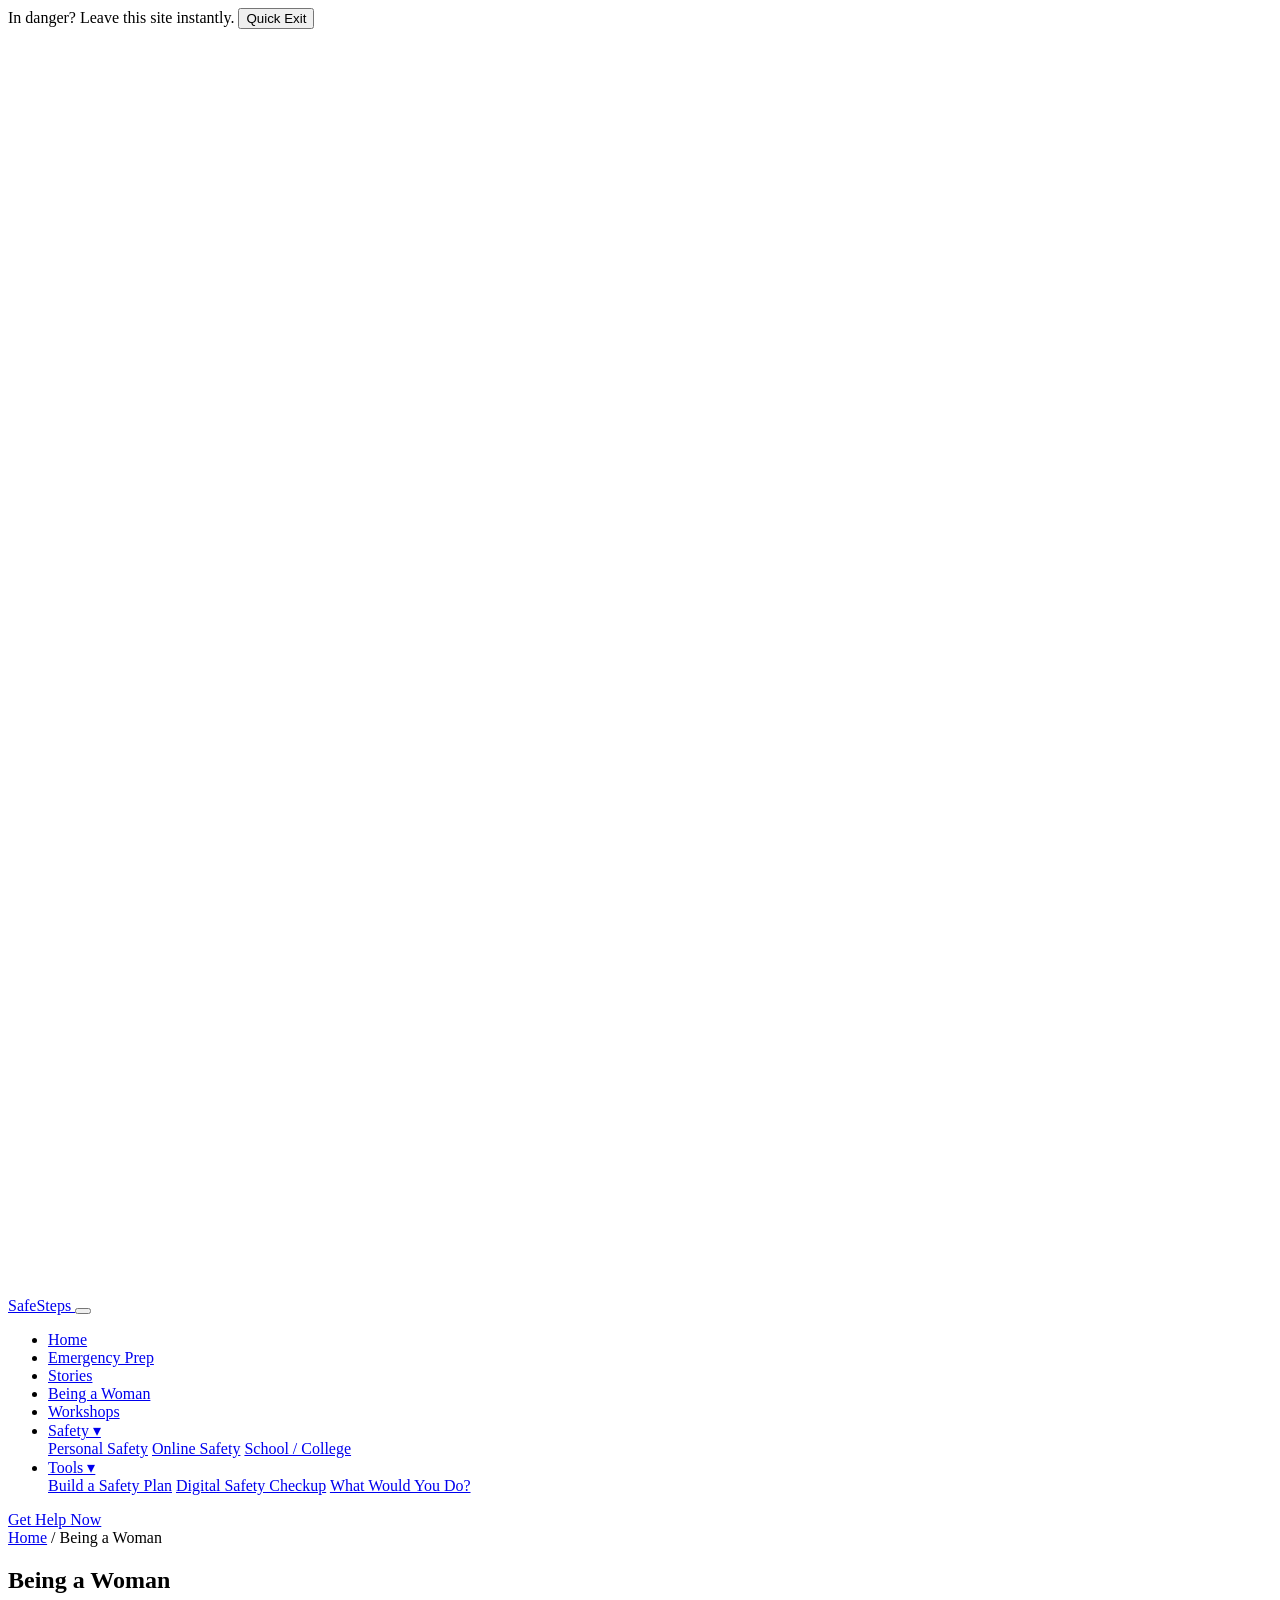
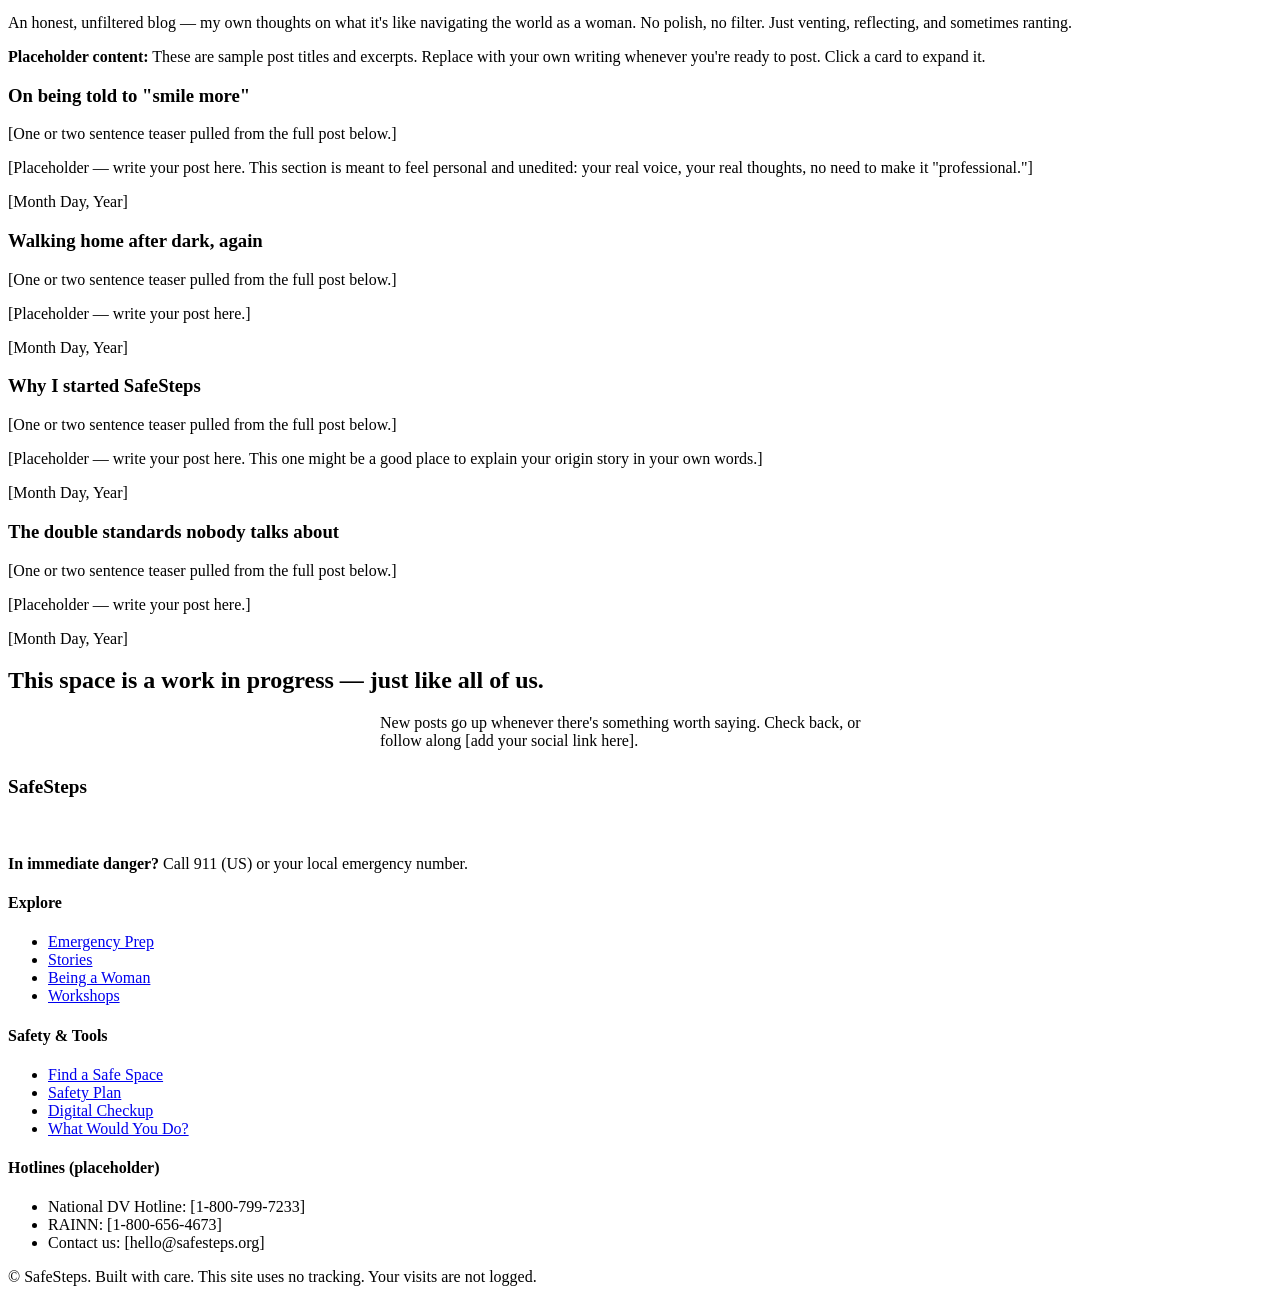
==== blog.html @ d22e5aea "Create blog.html" ====
<!DOCTYPE html>
<html lang="en">
<head>
<meta charset="UTF-8" />
<meta name="viewport" content="width=device-width, initial-scale=1.0" />
<title>Being a Woman — SafeSteps</title>
<meta name="description" content="Personal, unfiltered reflections on what it means to be a woman today." />
<link rel="preconnect" href="https://fonts.googleapis.com">
<link href="https://fonts.googleapis.com/css2?family=Bricolage+Grotesque:wght@500;600;700;800&family=Manrope:wght@400;500;600;700;800&display=swap" rel="stylesheet">
<link rel="stylesheet" href="assets/css/style.css" />
</head>
<body>

<div class="quick-exit-bar">
  In danger? Leave this site instantly. <button id="quickExitBtn" class="js-quick-exit" type="button">Quick Exit</button>
</div>

<header class="site-header">
  <nav class="nav-wrap">
    <a href="index.html" class="brand">
      <span class="brand-mark"><svg viewBox="0 0 24 24" fill="none" xmlns="http://www.w3.org/2000/svg"><path d="M12 2L4 5.5V11c0 5.2 3.4 9.8 8 11 4.6-1.2 8-5.8 8-11V5.5L12 2z" fill="white" opacity="0.95"/></svg></span>
      SafeSteps
    </a>
    <button class="nav-toggle" aria-label="Toggle menu"><span></span><span></span><span></span></button>
    <ul class="nav-links">
      <li><a href="index.html" class="nav-link">Home</a></li>
      <li><a href="emergency-preparedness.html" class="nav-link">Emergency Prep</a></li>
      <li><a href="stories.html" class="nav-link">Stories</a></li>
      <li><a href="blog.html" class="nav-link">Being a Woman</a></li>
      <li><a href="workshops.html" class="nav-link">Workshops</a></li>
      <li class="has-dropdown">
        <a href="safety.html" class="nav-link">Safety ▾</a>
        <div class="dropdown">
          <a href="safety.html#personal">Personal Safety</a>
          <a href="safety.html#online">Online Safety</a>
          <a href="safety.html#school">School / College</a>
        </div>
      </li>
      <li class="has-dropdown">
        <a href="tools.html" class="nav-link">Tools ▾</a>
        <div class="dropdown">
          <a href="tools/safety-plan.html">Build a Safety Plan</a>
          <a href="tools/digital-safety-checkup.html">Digital Safety Checkup</a>
          <a href="tools/what-would-you-do.html">What Would You Do?</a>
        </div>
      </li>
    </ul>
    <div class="nav-cta"><a href="tools/safety-plan.html" class="btn btn-primary btn-sm">Get Help Now</a></div>
  </nav>
</header>

<section class="page-hero">
  <div class="container">
    <div class="breadcrumb"><a href="index.html">Home</a> / Being a Woman</div>
    <h1>Being a Woman</h1>
    <p>An honest, unfiltered blog — my own thoughts on what it's like navigating the world as a woman. No polish, no filter. Just venting, reflecting, and sometimes ranting.</p>
  </div>
</section>

<section>
  <div class="container">
    <div class="placeholder-note"><strong>Placeholder content:</strong> These are sample post titles and excerpts. Replace with your own writing whenever you're ready to post. Click a card to expand it.</div>

    <div class="story-grid">
      <div class="story-card tint-dark">
        <h3>On being told to "smile more"</h3>
        <p class="story-excerpt">[One or two sentence teaser pulled from the full post below.]</p>
        <p class="story-full">[Placeholder — write your post here. This section is meant to feel personal and unedited: your real voice, your real thoughts, no need to make it "professional."]</p>
        <div class="story-meta"><span>[Month Day, Year]</span><span class="read-toggle"></span></div>
      </div>
      <div class="story-card tint-rosy">
        <h3>Walking home after dark, again</h3>
        <p class="story-excerpt">[One or two sentence teaser pulled from the full post below.]</p>
        <p class="story-full">[Placeholder — write your post here.]</p>
        <div class="story-meta"><span>[Month Day, Year]</span><span class="read-toggle"></span></div>
      </div>
      <div class="story-card tint-moss">
        <h3>Why I started SafeSteps</h3>
        <p class="story-excerpt">[One or two sentence teaser pulled from the full post below.]</p>
        <p class="story-full">[Placeholder — write your post here. This one might be a good place to explain your origin story in your own words.]</p>
        <div class="story-meta"><span>[Month Day, Year]</span><span class="read-toggle"></span></div>
      </div>
      <div class="story-card tint-beige">
        <h3>The double standards nobody talks about</h3>
        <p class="story-excerpt">[One or two sentence teaser pulled from the full post below.]</p>
        <p class="story-full">[Placeholder — write your post here.]</p>
        <div class="story-meta"><span>[Month Day, Year]</span><span class="read-toggle"></span></div>
      </div>
    </div>
  </div>
</section>

<section class="section-alt text-center">
  <div class="container">
    <h2>This space is a work in progress — just like all of us.</h2>
    <p style="max-width:520px; margin:0 auto;">New posts go up whenever there's something worth saying. Check back, or follow along [add your social link here].</p>
  </div>
</section>

<footer class="site-footer">
  <div class="container">
    <div class="footer-grid">
      <div>
        <h4 style="font-family: var(--font-display); font-size:1.2rem;">SafeSteps</h4>
        <p style="color:rgba(255,255,255,0.7); font-size:0.9rem;">A student-founded nonprofit for women's safety, solidarity, and support.</p>
        <div class="hotline-box"><strong>In immediate danger?</strong> Call 911 (US) or your local emergency number.</div>
      </div>
      <div>
        <h4>Explore</h4>
        <ul>
          <li><a href="emergency-preparedness.html">Emergency Prep</a></li>
          <li><a href="stories.html">Stories</a></li>
          <li><a href="blog.html">Being a Woman</a></li>
          <li><a href="workshops.html">Workshops</a></li>
        </ul>
      </div>
      <div>
        <h4>Safety &amp; Tools</h4>
        <ul>
          <li><a href="safety.html">Find a Safe Space</a></li>
          <li><a href="tools/safety-plan.html">Safety Plan</a></li>
          <li><a href="tools/digital-safety-checkup.html">Digital Checkup</a></li>
          <li><a href="tools/what-would-you-do.html">What Would You Do?</a></li>
        </ul>
      </div>
      <div>
        <h4>Hotlines (placeholder)</h4>
        <ul>
          <li>National DV Hotline: [1-800-799-7233]</li>
          <li>RAINN: [1-800-656-4673]</li>
          <li>Contact us: [hello@safesteps.org]</li>
        </ul>
      </div>
    </div>
    <div class="footer-bottom">
      <span>© <span class="js-year"></span> SafeSteps. Built with care.</span>
      <span>This site uses no tracking. Your visits are not logged.</span>
    </div>
  </div>
</footer>

<script src="assets/js/main.js"></script>
</body>
</html>
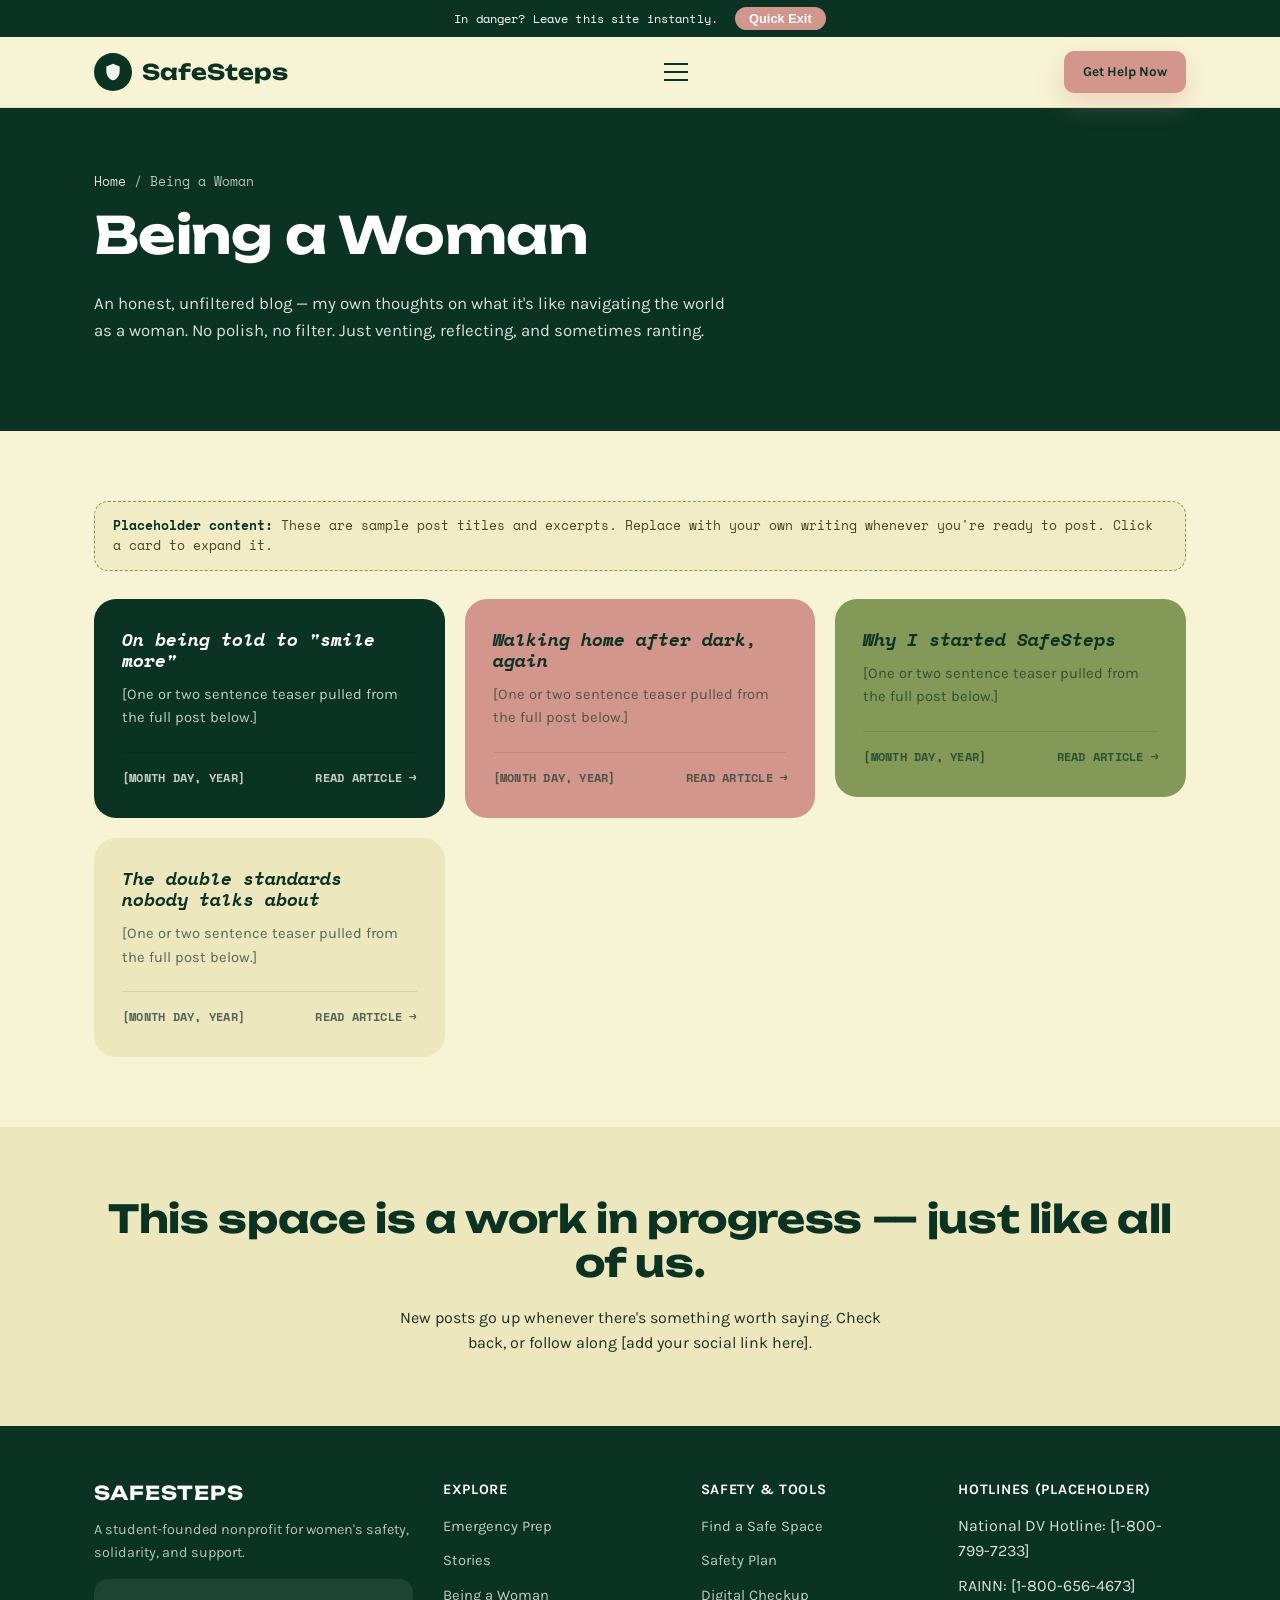
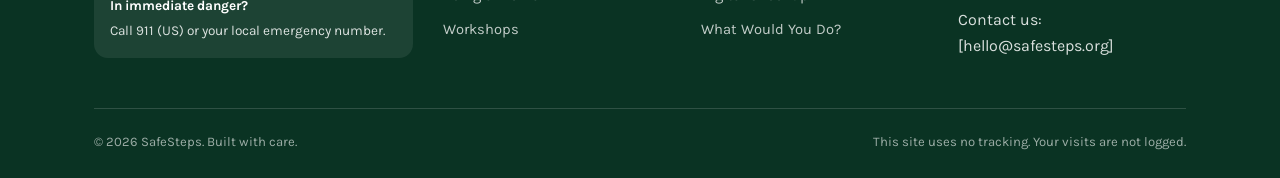
==== commit 79a9f089: "Add files via upload" ====
--- a/blog.html
+++ b/blog.html
@@ -6,7 +6,7 @@
 <title>Being a Woman — SafeSteps</title>
 <meta name="description" content="Personal, unfiltered reflections on what it means to be a woman today." />
 <link rel="preconnect" href="https://fonts.googleapis.com">
-<link href="https://fonts.googleapis.com/css2?family=Bricolage+Grotesque:wght@500;600;700;800&family=Manrope:wght@400;500;600;700;800&display=swap" rel="stylesheet">
+<link href="https://fonts.googleapis.com/css2?family=Unbounded:wght@500;600;700;800&family=Karla:wght@400;500;600;700;800&family=Space+Mono:ital,wght@0,400;0,700;1,400;1,700&display=swap" rel="stylesheet">
 <link rel="stylesheet" href="assets/css/style.css" />
 </head>
 <body>
--- a/assets/css/style.css
+++ b/assets/css/style.css
@@ -0,0 +1,748 @@
+/* ==========================================================================
+   SafeSteps — shared design system
+   ========================================================================== */
+
+:root {
+  --color-plum: #105666;      /* midnight green — primary brand */
+  --color-plum-dark: #0a3323; /* dark green — deepest accent */
+  --color-plum-light: #1c7186;
+  --color-teal: #839958;      /* moss green — secondary accent */
+  --color-teal-dark: #647540;
+  --color-teal-light: #a3b877;
+  --color-coral: #d3968c;     /* rosy brown — warm accent */
+  --color-coral-dark: #b97567;
+  --color-cream: #f7f4d5;     /* beige — background */
+  --color-cream-dark: #ede7bd;
+  --color-ink: #1f2e26;
+  --color-ink-soft: #56655c;
+  --color-white: #ffffff;
+  --color-border: #e2dbb2;
+  --shadow-soft: 0 12px 32px rgba(10, 51, 35, 0.12);
+  --shadow-lift: 0 18px 40px rgba(10, 51, 35, 0.18);
+  --radius-md: 14px;
+  --radius-lg: 24px;
+  --font-display: "Unbounded", -apple-system, BlinkMacSystemFont, "Segoe UI", sans-serif;
+  --font-body: "Karla", -apple-system, BlinkMacSystemFont, "Segoe UI", sans-serif;
+  --font-mono: "Space Mono", "Courier New", monospace;
+  --container: 1140px;
+  --ease: cubic-bezier(0.16, 1, 0.3, 1);
+}
+
+@media (prefers-reduced-motion: reduce) {
+  *, *::before, *::after { animation-duration: 0.01ms !important; transition-duration: 0.01ms !important; }
+}
+
+* {
+  box-sizing: border-box;
+}
+
+html {
+  scroll-behavior: smooth;
+}
+
+body {
+  margin: 0;
+  font-family: var(--font-body);
+  color: var(--color-ink);
+  background: var(--color-cream);
+  line-height: 1.6;
+  -webkit-font-smoothing: antialiased;
+}
+
+h1, h2, h3, h4 {
+  font-family: var(--font-display);
+  font-weight: 700;
+  line-height: 1.15;
+  letter-spacing: -0.01em;
+  margin: 0 0 0.5em;
+  color: var(--color-plum-dark);
+}
+
+h1 { font-size: clamp(2.2rem, 4vw, 3.4rem); }
+h2 { font-size: clamp(1.7rem, 3vw, 2.4rem); }
+h3 { font-size: 1.35rem; }
+
+p { margin: 0 0 1em; }
+
+a { color: var(--color-teal-dark); }
+
+.container {
+  max-width: var(--container);
+  margin: 0 auto;
+  padding: 0 24px;
+}
+
+img { max-width: 100%; display: block; }
+
+/* ---------- Buttons ---------- */
+.btn {
+  position: relative;
+  display: inline-flex;
+  align-items: center;
+  gap: 8px;
+  padding: 13px 26px;
+  border-radius: 10px;
+  font-family: var(--font-body);
+  font-weight: 700;
+  font-size: 0.95rem;
+  text-decoration: none;
+  border: 1.5px solid transparent;
+  cursor: pointer;
+  overflow: hidden;
+  transition: transform 0.35s var(--ease), box-shadow 0.35s var(--ease), background 0.25s ease, color 0.25s ease, border-color 0.25s ease;
+}
+.btn:hover { transform: translateY(-2px) scale(1.015); }
+.btn:active { transform: translateY(0) scale(0.98); }
+
+.btn-primary {
+  background: var(--color-coral);
+  color: var(--color-plum-dark);
+  box-shadow: 0 10px 24px rgba(211, 150, 140, 0.35);
+}
+.btn-primary:hover { background: var(--color-coral-dark); color: var(--color-white); }
+
+.btn-secondary {
+  background: var(--color-white);
+  color: var(--color-plum);
+  border-color: var(--color-plum);
+}
+.btn-secondary:hover { background: var(--color-plum); color: var(--color-white); }
+
+.btn-ghost {
+  background: transparent;
+  color: var(--color-white);
+  border-color: rgba(255,255,255,0.6);
+}
+.btn-ghost:hover { background: rgba(255,255,255,0.15); }
+
+.btn-teal {
+  background: var(--color-teal);
+  color: var(--color-white);
+  box-shadow: 0 10px 24px rgba(31, 122, 108, 0.3);
+}
+.btn-teal:hover { background: var(--color-teal-dark); color: var(--color-white); }
+
+.btn-block { width: 100%; justify-content: center; }
+.btn-sm { padding: 9px 18px; font-size: 0.85rem; }
+
+/* ---------- Quick Exit ---------- */
+.quick-exit-bar {
+  background: var(--color-plum-dark);
+  color: var(--color-white);
+  font-family: var(--font-mono);
+  font-size: 0.78rem;
+  letter-spacing: 0.01em;
+  text-align: center;
+  padding: 7px 16px;
+}
+.quick-exit-bar a,
+#quickExitBtn {
+  color: var(--color-white);
+}
+#quickExitBtn {
+  background: var(--color-coral);
+  border: none;
+  color: white;
+  font-weight: 700;
+  padding: 4px 14px;
+  border-radius: 999px;
+  margin-left: 10px;
+  cursor: pointer;
+  font-size: 0.8rem;
+}
+
+/* ---------- Header / Nav ---------- */
+.site-header {
+  position: sticky;
+  top: 0;
+  z-index: 50;
+  background: var(--color-cream);
+  border-bottom: 1px solid var(--color-border);
+}
+.nav-wrap {
+  display: flex;
+  align-items: center;
+  justify-content: space-between;
+  padding: 14px 24px;
+  max-width: var(--container);
+  margin: 0 auto;
+}
+.brand {
+  display: flex;
+  align-items: center;
+  gap: 10px;
+  text-decoration: none;
+  font-family: var(--font-display);
+  font-weight: 700;
+  font-size: 1.35rem;
+  color: var(--color-plum-dark);
+}
+.brand-mark {
+  width: 38px;
+  height: 38px;
+  border-radius: 50%;
+  background: var(--color-plum-dark);
+  display: flex;
+  align-items: center;
+  justify-content: center;
+  flex-shrink: 0;
+}
+.brand-mark svg { width: 20px; height: 20px; }
+
+/* Full-screen overlay nav — hamburger only, at every width (Noho-style minimal chrome) */
+.nav-toggle {
+  display: flex;
+  flex-direction: column;
+  justify-content: center;
+  align-items: center;
+  width: 40px;
+  height: 40px;
+  background: none;
+  border: none;
+  cursor: pointer;
+  position: relative;
+  z-index: 70;
+}
+.nav-toggle span {
+  display: block;
+  width: 24px;
+  height: 2px;
+  background: var(--color-plum-dark);
+  margin: 3px 0;
+  transition: transform 0.35s var(--ease), opacity 0.2s ease;
+}
+.nav-toggle.active span:nth-child(1) { transform: translateY(5px) rotate(45deg); }
+.nav-toggle.active span:nth-child(2) { opacity: 0; }
+.nav-toggle.active span:nth-child(3) { transform: translateY(-5px) rotate(-45deg); }
+
+.nav-links {
+  position: fixed;
+  inset: 0;
+  z-index: 60;
+  background: var(--color-plum-dark);
+  list-style: none;
+  margin: 0;
+  padding: 90px 10vw 60px;
+  display: flex;
+  flex-direction: column;
+  justify-content: center;
+  gap: 4px;
+  overflow-y: auto;
+  opacity: 0;
+  visibility: hidden;
+  transform: translateY(-14px);
+  transition: opacity 0.4s var(--ease), transform 0.4s var(--ease), visibility 0.4s;
+}
+.nav-links.open { opacity: 1; visibility: visible; transform: translateY(0); }
+
+.nav-links > li {
+  position: relative;
+  opacity: 0;
+  transform: translateY(16px);
+  transition: opacity 0.4s var(--ease), transform 0.4s var(--ease);
+}
+.nav-links.open > li { opacity: 1; transform: translateY(0); }
+.nav-links.open > li:nth-child(1) { transition-delay: 0.05s; }
+.nav-links.open > li:nth-child(2) { transition-delay: 0.1s; }
+.nav-links.open > li:nth-child(3) { transition-delay: 0.15s; }
+.nav-links.open > li:nth-child(4) { transition-delay: 0.2s; }
+.nav-links.open > li:nth-child(5) { transition-delay: 0.25s; }
+.nav-links.open > li:nth-child(6) { transition-delay: 0.3s; }
+.nav-links.open > li:nth-child(7) { transition-delay: 0.35s; }
+
+.nav-links a.nav-link {
+  display: inline-block;
+  padding: 8px 0;
+  text-decoration: none;
+  color: var(--color-cream);
+  font-family: var(--font-display);
+  font-weight: 700;
+  font-size: clamp(1.5rem, 3.6vw, 2.4rem);
+  border-radius: 0;
+  white-space: nowrap;
+  background: none !important;
+}
+.nav-links a.nav-link::after {
+  content: "";
+  position: absolute;
+  left: 0;
+  bottom: 4px;
+  width: 100%;
+  height: 3px;
+  background: var(--color-coral);
+  transform: scaleX(0);
+  transform-origin: left;
+  transition: transform 0.4s var(--ease);
+}
+.nav-links a.nav-link:hover,
+.nav-links a.nav-link.active { color: var(--color-coral); }
+.nav-links a.nav-link:hover::after,
+.nav-links a.nav-link.active::after { transform: scaleX(1); }
+
+.has-dropdown .dropdown {
+  display: none;
+  position: static;
+  background: none;
+  border: none;
+  box-shadow: none;
+  padding: 2px 0 10px 4px;
+  min-width: unset;
+}
+.has-dropdown.open .dropdown { display: block; }
+.dropdown a {
+  display: block;
+  padding: 7px 0;
+  border-radius: 0;
+  text-decoration: none;
+  color: rgba(247, 244, 213, 0.7);
+  font-family: var(--font-body);
+  font-size: 1rem;
+  font-weight: 600;
+}
+.dropdown a:hover { color: var(--color-cream); background: none; }
+
+.nav-cta { display: flex; align-items: center; gap: 10px; }
+
+/* ---------- Hero (split layout, Noho-inspired) ---------- */
+.hero-split {
+  display: grid;
+  grid-template-columns: 1fr 1fr;
+  min-height: 640px;
+  background: var(--color-cream);
+}
+.hero-copy {
+  display: flex;
+  flex-direction: column;
+  justify-content: center;
+  padding: 60px 56px;
+}
+.hero-eyebrow {
+  display: inline-block;
+  align-self: flex-start;
+  background: var(--color-white);
+  border: 1.5px solid var(--color-plum-dark);
+  color: var(--color-plum-dark);
+  padding: 6px 16px;
+  border-radius: 999px;
+  font-family: var(--font-mono);
+  font-size: 0.74rem;
+  font-weight: 700;
+  letter-spacing: 0.03em;
+  text-transform: uppercase;
+  margin-bottom: 22px;
+}
+.hero-copy h1 {
+  font-size: clamp(2.4rem, 4.4vw, 3.7rem);
+  line-height: 1.06;
+  letter-spacing: -0.02em;
+  max-width: 560px;
+}
+.hero-copy p.lead {
+  font-size: 1.1rem;
+  max-width: 480px;
+  color: var(--color-ink-soft);
+}
+.hero-actions { display: flex; gap: 14px; flex-wrap: wrap; margin-top: 28px; }
+.hero-caption {
+  margin-top: 30px;
+  font-family: var(--font-mono);
+  font-style: italic;
+  font-size: 1rem;
+  font-weight: 400;
+  color: var(--color-coral-dark);
+}
+
+.hero-collage {
+  display: grid;
+  grid-template-columns: 1fr 1fr;
+  grid-template-rows: repeat(3, 1fr);
+  gap: 12px;
+  padding: 24px;
+  background: var(--color-cream-dark);
+  perspective: 1400px;
+}
+.hero-collage .cell { position: relative; cursor: pointer; }
+.hero-collage .cell-1 { grid-column: 1; grid-row: 1 / span 2; }
+.hero-collage .cell-2 { grid-column: 2; grid-row: 1; }
+.hero-collage .cell-3 { grid-column: 2; grid-row: 2 / span 2; }
+.hero-collage .cell-4 { grid-column: 1; grid-row: 3; }
+
+.cell-inner {
+  position: relative;
+  width: 100%;
+  height: 100%;
+  transform-style: preserve-3d;
+  transition: transform 0.7s var(--ease);
+}
+.cell:hover .cell-inner, .cell:focus-within .cell-inner { transform: rotateY(180deg); }
+
+.cell-face {
+  position: absolute;
+  inset: 0;
+  backface-visibility: hidden;
+  border-radius: 16px;
+  display: flex;
+  align-items: flex-end;
+  padding: 16px;
+  font-weight: 700;
+  font-size: 0.85rem;
+  color: var(--color-white);
+}
+.cell-face.back {
+  transform: rotateY(180deg);
+  align-items: center;
+  justify-content: center;
+  text-align: center;
+  font-size: 0.82rem;
+  font-weight: 600;
+  padding: 20px;
+}
+.cell-1 .front { background: var(--color-plum-dark); }
+.cell-1 .back { background: var(--color-plum); }
+.cell-2 .front { background: var(--color-coral); color: var(--color-plum-dark); }
+.cell-2 .back { background: var(--color-plum-dark); }
+.cell-3 .front { background: var(--color-teal); color: var(--color-plum-dark); }
+.cell-3 .back { background: var(--color-plum-dark); }
+.cell-4 .front { background: var(--color-plum); }
+.cell-4 .back { background: var(--color-coral); color: var(--color-plum-dark); }
+
+@media (max-width: 880px) {
+  .hero-split { grid-template-columns: 1fr; min-height: unset; }
+  .hero-copy { padding: 50px 24px 30px; }
+  .hero-collage { grid-template-rows: repeat(3, 130px); padding: 16px 24px 40px; }
+}
+
+.page-hero {
+  background: var(--color-plum-dark);
+  color: var(--color-white);
+  padding: 64px 0 70px;
+}
+.page-hero h1 { color: var(--color-white); }
+.page-hero p { color: rgba(255,255,255,0.85); max-width: 640px; font-size: 1.05rem; }
+.breadcrumb { font-family: var(--font-mono); font-size: 0.8rem; color: rgba(255,255,255,0.7); margin-bottom: 14px; }
+.breadcrumb a { color: rgba(255,255,255,0.85); text-decoration: none; }
+
+/* ---------- Sections ---------- */
+section { padding: 70px 0; }
+.section-alt { background: var(--color-cream-dark); }
+.section-plum { background: var(--color-plum-dark); color: var(--color-white); }
+.section-plum h2, .section-plum h3 { color: var(--color-white); }
+
+.section-head { max-width: 640px; margin: 0 auto 44px; text-align: center; }
+.section-head .kicker {
+  display: inline-block;
+  color: var(--color-coral-dark);
+  font-weight: 700;
+  letter-spacing: 0.06em;
+  text-transform: uppercase;
+  font-size: 0.8rem;
+  margin-bottom: 10px;
+}
+
+/* ---------- Grids / Cards ---------- */
+.grid {
+  display: grid;
+  gap: 26px;
+}
+.grid-2 { grid-template-columns: repeat(2, 1fr); }
+.grid-3 { grid-template-columns: repeat(3, 1fr); }
+.grid-4 { grid-template-columns: repeat(4, 1fr); }
+
+@media (max-width: 880px) {
+  .grid-2, .grid-3, .grid-4 { grid-template-columns: 1fr; }
+}
+@media (min-width: 881px) and (max-width: 1080px) {
+  .grid-3, .grid-4 { grid-template-columns: repeat(2, 1fr); }
+}
+
+.card {
+  background: var(--color-white);
+  border-radius: var(--radius-lg);
+  padding: 30px;
+  box-shadow: var(--shadow-soft);
+  border: 1px solid var(--color-border);
+}
+.card-icon {
+  width: 50px;
+  height: 50px;
+  border-radius: 14px;
+  display: flex;
+  align-items: center;
+  justify-content: center;
+  margin-bottom: 18px;
+  background: var(--color-cream-dark);
+  color: var(--color-plum);
+  font-size: 1.4rem;
+}
+.card a.card-link {
+  font-weight: 700;
+  text-decoration: none;
+  color: var(--color-teal-dark);
+}
+.card a.card-link::after { content: " →"; }
+
+/* placeholder image blocks */
+.ph-image {
+  border-radius: var(--radius-md);
+  background: var(--color-plum);
+  color: rgba(255,255,255,0.92);
+  display: flex;
+  align-items: center;
+  justify-content: center;
+  text-align: center;
+  font-size: 0.85rem;
+  font-weight: 600;
+  padding: 16px;
+  min-height: 160px;
+}
+.ph-image.small { min-height: 110px; font-size: 0.75rem; }
+.ph-image.wide { min-height: 260px; }
+
+/* ---------- Stats ---------- */
+.stats-row {
+  display: grid;
+  grid-template-columns: repeat(4, 1fr);
+  gap: 24px;
+  text-align: center;
+}
+@media (max-width: 720px) { .stats-row { grid-template-columns: repeat(2, 1fr); } }
+.stat-num {
+  font-family: var(--font-display);
+  font-size: 2.4rem;
+  font-weight: 700;
+  color: var(--color-coral);
+}
+.stat-label { font-family: var(--font-mono); font-size: 0.82rem; color: rgba(255,255,255,0.75); }
+
+/* ---------- Placeholder note ---------- */
+.placeholder-note {
+  background: #f1ecc6;
+  border: 1px dashed var(--color-teal);
+  color: #4a4420;
+  border-radius: var(--radius-md);
+  padding: 14px 18px;
+  font-family: var(--font-mono);
+  font-size: 0.82rem;
+  line-height: 1.5;
+  margin: 0 0 28px;
+}
+.placeholder-note strong { color: var(--color-plum-dark); }
+
+/* ---------- Tabs ---------- */
+.tabs { display: flex; gap: 10px; flex-wrap: wrap; margin-bottom: 34px; }
+.tab-btn {
+  background: var(--color-white);
+  border: 2px solid var(--color-border);
+  padding: 10px 20px;
+  border-radius: 999px;
+  font-weight: 700;
+  cursor: pointer;
+  font-family: var(--font-body);
+  font-size: 0.9rem;
+  color: var(--color-ink-soft);
+}
+.tab-btn.active { background: var(--color-plum); border-color: var(--color-plum); color: var(--color-white); }
+.tab-panel { display: none; }
+.tab-panel.active { display: block; }
+
+/* ---------- Forms ---------- */
+label { font-weight: 600; display: block; margin-bottom: 6px; font-size: 0.92rem; }
+input[type="text"], input[type="email"], input[type="tel"], input[type="date"], textarea, select {
+  width: 100%;
+  padding: 12px 14px;
+  border: 1.5px solid var(--color-border);
+  border-radius: 10px;
+  font-family: var(--font-body);
+  font-size: 0.95rem;
+  background: var(--color-white);
+  margin-bottom: 18px;
+}
+textarea { min-height: 100px; resize: vertical; }
+.field-hint { font-size: 0.8rem; color: var(--color-ink-soft); margin-top: -12px; margin-bottom: 18px; }
+
+.checklist-item {
+  display: flex;
+  align-items: flex-start;
+  gap: 12px;
+  padding: 14px 16px;
+  border: 1.5px solid var(--color-border);
+  border-radius: var(--radius-md);
+  margin-bottom: 12px;
+  background: var(--color-white);
+}
+.checklist-item input[type="checkbox"] {
+  margin-top: 4px;
+  width: 19px;
+  height: 19px;
+  accent-color: var(--color-teal);
+  flex-shrink: 0;
+}
+.checklist-item.checked { background: #eef2e2; border-color: var(--color-teal-light); }
+.checklist-item .cl-text strong { display: block; margin-bottom: 3px; }
+.checklist-item .cl-text span { font-size: 0.85rem; color: var(--color-ink-soft); }
+
+.progress-track {
+  background: var(--color-border);
+  border-radius: 999px;
+  height: 14px;
+  overflow: hidden;
+  margin-bottom: 8px;
+}
+.progress-fill {
+  height: 100%;
+  background: var(--color-teal);
+  width: 0%;
+  transition: width 0.3s ease;
+}
+
+/* ---------- Story cards (blog / stories, Noho-inspired) ---------- */
+.story-grid {
+  display: grid;
+  grid-template-columns: repeat(3, 1fr);
+  gap: 20px;
+  align-items: start;
+}
+@media (max-width: 900px) { .story-grid { grid-template-columns: 1fr; } }
+
+.story-card {
+  border-radius: 22px;
+  padding: 30px 28px;
+  cursor: pointer;
+  transition: transform 0.15s ease;
+  display: flex;
+  flex-direction: column;
+}
+.story-card:hover { transform: translateY(-4px); }
+.story-card h3 {
+  margin-bottom: 12px;
+  font-family: var(--font-mono);
+  font-style: italic;
+  font-weight: 700;
+  font-size: 1.15rem;
+  letter-spacing: 0;
+}
+.story-card .story-excerpt { font-size: 0.92rem; margin-bottom: 0; }
+.story-card .story-full {
+  display: none;
+  font-size: 0.92rem;
+  margin-top: 14px;
+  padding-top: 14px;
+  border-top: 1px solid rgba(0,0,0,0.12);
+}
+.story-card.open .story-full { display: block; }
+.story-meta {
+  display: flex;
+  justify-content: space-between;
+  align-items: center;
+  margin-top: 22px;
+  padding-top: 16px;
+  border-top: 1px solid rgba(0,0,0,0.1);
+  font-family: var(--font-mono);
+  font-size: 0.74rem;
+  font-weight: 700;
+  text-transform: uppercase;
+  letter-spacing: 0.02em;
+}
+.story-card .read-toggle::after { content: "Read article →"; }
+.story-card.open .read-toggle::after { content: "Close ↑"; }
+
+.tint-dark { background: var(--color-plum-dark); color: var(--color-white); }
+.tint-dark .story-meta, .tint-dark .story-excerpt { color: rgba(255,255,255,0.75); }
+.tint-dark h3 { color: var(--color-white); }
+.tint-dark .story-full { border-top-color: rgba(255,255,255,0.2); }
+
+.tint-plum { background: var(--color-plum); color: var(--color-white); }
+.tint-plum .story-meta, .tint-plum .story-excerpt { color: rgba(255,255,255,0.75); }
+.tint-plum h3 { color: var(--color-white); }
+.tint-plum .story-full { border-top-color: rgba(255,255,255,0.2); }
+
+.tint-moss { background: var(--color-teal); color: var(--color-plum-dark); }
+.tint-moss .story-meta, .tint-moss .story-excerpt { color: rgba(10,51,35,0.7); }
+
+.tint-rosy { background: var(--color-coral); color: var(--color-plum-dark); }
+.tint-rosy .story-meta, .tint-rosy .story-excerpt { color: rgba(10,51,35,0.65); }
+
+.tint-beige { background: var(--color-cream-dark); color: var(--color-plum-dark); }
+.tint-beige .story-meta, .tint-beige .story-excerpt { color: var(--color-ink-soft); }
+
+/* ---------- Scenario tool ---------- */
+.scenario-card {
+  background: var(--color-white);
+  border-radius: var(--radius-lg);
+  box-shadow: var(--shadow-soft);
+  padding: 36px;
+  border: 1px solid var(--color-border);
+}
+.scenario-options { display: grid; gap: 12px; margin-top: 20px; }
+.scenario-option {
+  text-align: left;
+  padding: 15px 18px;
+  border-radius: var(--radius-md);
+  border: 1.5px solid var(--color-border);
+  background: var(--color-cream);
+  cursor: pointer;
+  font-family: var(--font-body);
+  font-size: 0.95rem;
+  font-weight: 600;
+}
+.scenario-option:hover { border-color: var(--color-teal); }
+.scenario-feedback {
+  margin-top: 22px;
+  padding: 18px 20px;
+  border-radius: var(--radius-md);
+  display: none;
+}
+.scenario-feedback.show { display: block; }
+.scenario-feedback.good { background: #eef2e2; border: 1px solid var(--color-teal-light); }
+.scenario-feedback.caution { background: #f6e6e1; border: 1px solid var(--color-coral); }
+
+/* ---------- Footer ---------- */
+.site-footer { background: var(--color-plum-dark); color: rgba(255,255,255,0.85); padding: 56px 0 26px; }
+.footer-grid { display: grid; grid-template-columns: 1.4fr 1fr 1fr 1fr; gap: 30px; margin-bottom: 40px; }
+@media (max-width: 780px) { .footer-grid { grid-template-columns: 1fr 1fr; } }
+.footer-grid h4 { color: var(--color-white); font-family: var(--font-body); font-size: 0.9rem; text-transform: uppercase; letter-spacing: 0.05em; margin-bottom: 14px; }
+.footer-grid ul { list-style: none; padding: 0; margin: 0; }
+.footer-grid li { margin-bottom: 9px; }
+.footer-grid a { color: rgba(255,255,255,0.75); text-decoration: none; font-size: 0.92rem; }
+.footer-grid a:hover { color: var(--color-white); }
+.footer-bottom { border-top: 1px solid rgba(255,255,255,0.15); padding-top: 22px; font-size: 0.82rem; color: rgba(255,255,255,0.6); display: flex; justify-content: space-between; flex-wrap: wrap; gap: 10px; }
+.hotline-box { background: rgba(255,255,255,0.08); border-radius: var(--radius-md); padding: 16px; font-size: 0.85rem; }
+.hotline-box strong { color: var(--color-white); display: block; margin-bottom: 4px; }
+
+.text-center { text-align: center; }
+.mt-0 { margin-top: 0; }
+.mb-0 { margin-bottom: 0; }
+
+/* ---------- Scroll reveal ---------- */
+.reveal {
+  opacity: 0;
+  transform: translateY(22px);
+  transition: opacity 0.7s var(--ease), transform 0.7s var(--ease);
+}
+.reveal.in-view { opacity: 1; transform: translateY(0); }
+
+/* ---------- Icons ---------- */
+.icon { width: 24px; height: 24px; stroke: currentColor; fill: none; stroke-width: 1.7; stroke-linecap: round; stroke-linejoin: round; display: block; }
+.tab-icon { width: 16px; height: 16px; stroke: currentColor; fill: none; stroke-width: 2; stroke-linecap: round; stroke-linejoin: round; display: inline-block; vertical-align: -3px; margin-right: 6px; }
+
+/* ---------- Link underline hover (card links, footer) ---------- */
+a.card-link {
+  position: relative;
+  display: inline-block;
+  transition: gap 0.25s var(--ease);
+}
+a.card-link::before {
+  content: "";
+  position: absolute;
+  left: 0;
+  bottom: -2px;
+  width: 100%;
+  height: 1.5px;
+  background: currentColor;
+  transform: scaleX(0);
+  transform-origin: left;
+  transition: transform 0.3s var(--ease);
+}
+a.card-link:hover::before { transform: scaleX(1); }
+a.card-link::after { transition: transform 0.25s var(--ease); display: inline-block; }
+a.card-link:hover::after { transform: translateX(4px); }
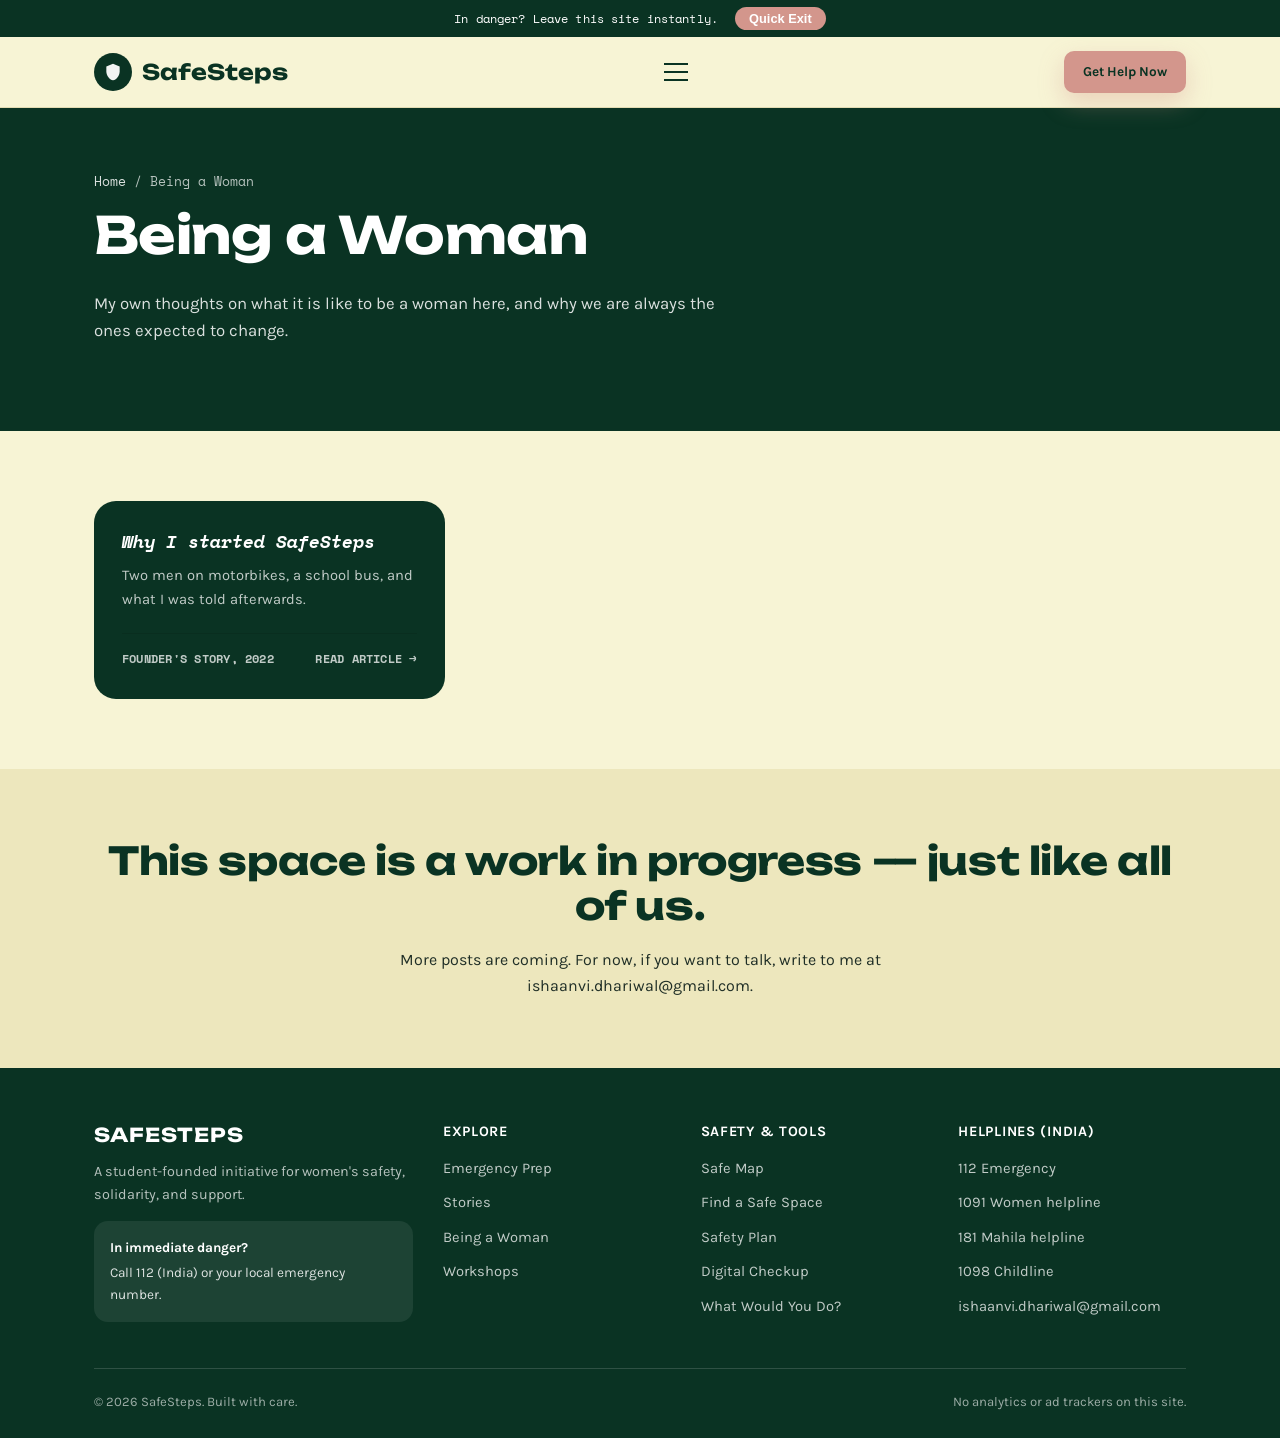
==== commit 65640f20: "Add files via upload" ====
--- a/blog.html
+++ b/blog.html
@@ -5,6 +5,12 @@
 <meta name="viewport" content="width=device-width, initial-scale=1.0" />
 <title>Being a Woman — SafeSteps</title>
 <meta name="description" content="Personal, unfiltered reflections on what it means to be a woman today." />
+<link rel="icon" href="data:image/svg+xml,%3Csvg xmlns='http://www.w3.org/2000/svg' viewBox='0 0 24 24'%3E%3Cpath d='M12 2L4 5.5V11c0 5.2 3.4 9.8 8 11 4.6-1.2 8-5.8 8-11V5.5L12 2z' fill='%230a3323'/%3E%3C/svg%3E" />
+<meta property="og:type" content="website" />
+<meta property="og:title" content="Being a Woman — SafeSteps" />
+<meta property="og:description" content="Personal, unfiltered reflections on what it means to be a woman today." />
+<meta property="og:image" content="https://ishaanvidhariwal.github.io/safesteps/assets/images/workshop-classroom.jpg" />
+<meta name="twitter:card" content="summary_large_image" />
 <link rel="preconnect" href="https://fonts.googleapis.com">
 <link href="https://fonts.googleapis.com/css2?family=Unbounded:wght@500;600;700;800&family=Karla:wght@400;500;600;700;800&family=Space+Mono:ital,wght@0,400;0,700;1,400;1,700&display=swap" rel="stylesheet">
 <link rel="stylesheet" href="assets/css/style.css" />
@@ -28,6 +34,7 @@
       <li><a href="stories.html" class="nav-link">Stories</a></li>
       <li><a href="blog.html" class="nav-link">Being a Woman</a></li>
       <li><a href="workshops.html" class="nav-link">Workshops</a></li>
+      <li><a href="safe-map.html" class="nav-link">Safe Map</a></li>
       <li class="has-dropdown">
         <a href="safety.html" class="nav-link">Safety ▾</a>
         <div class="dropdown">
@@ -53,38 +60,18 @@
   <div class="container">
     <div class="breadcrumb"><a href="index.html">Home</a> / Being a Woman</div>
     <h1>Being a Woman</h1>
-    <p>An honest, unfiltered blog — my own thoughts on what it's like navigating the world as a woman. No polish, no filter. Just venting, reflecting, and sometimes ranting.</p>
+    <p>My own thoughts on what it is like to be a woman here, and why we are always the ones expected to change.</p>
   </div>
 </section>
 
 <section>
   <div class="container">
-    <div class="placeholder-note"><strong>Placeholder content:</strong> These are sample post titles and excerpts. Replace with your own writing whenever you're ready to post. Click a card to expand it.</div>
-
-    <div class="story-grid">
+    <div class="story-grid story-grid-single">
       <div class="story-card tint-dark">
-        <h3>On being told to "smile more"</h3>
-        <p class="story-excerpt">[One or two sentence teaser pulled from the full post below.]</p>
-        <p class="story-full">[Placeholder — write your post here. This section is meant to feel personal and unedited: your real voice, your real thoughts, no need to make it "professional."]</p>
-        <div class="story-meta"><span>[Month Day, Year]</span><span class="read-toggle"></span></div>
-      </div>
-      <div class="story-card tint-rosy">
-        <h3>Walking home after dark, again</h3>
-        <p class="story-excerpt">[One or two sentence teaser pulled from the full post below.]</p>
-        <p class="story-full">[Placeholder — write your post here.]</p>
-        <div class="story-meta"><span>[Month Day, Year]</span><span class="read-toggle"></span></div>
-      </div>
-      <div class="story-card tint-moss">
         <h3>Why I started SafeSteps</h3>
-        <p class="story-excerpt">[One or two sentence teaser pulled from the full post below.]</p>
-        <p class="story-full">[Placeholder — write your post here. This one might be a good place to explain your origin story in your own words.]</p>
-        <div class="story-meta"><span>[Month Day, Year]</span><span class="read-toggle"></span></div>
-      </div>
-      <div class="story-card tint-beige">
-        <h3>The double standards nobody talks about</h3>
-        <p class="story-excerpt">[One or two sentence teaser pulled from the full post below.]</p>
-        <p class="story-full">[Placeholder — write your post here.]</p>
-        <div class="story-meta"><span>[Month Day, Year]</span><span class="read-toggle"></span></div>
+        <p class="story-excerpt">Two men on motorbikes, a school bus, and what I was told afterwards.</p>
+        <p class="story-full">Content note: harassment and stalking.<br><br>It started in 2022, on the bus ride home from school. Two men on motorbikes began chasing the bus, and then followed me all the way to my house, recording me with their phones. Inside the bus, the other children laughed and mocked me. They asked me to pose for the camera.<br><br>I panicked and called my mother. She told me this was common, that I needed to be strong, not panic, and give it back to them. My father blamed me instead: &ldquo;You must have been looking outside the window.&rdquo;<br><br>SafeSteps is what I built because no girl should be told that this is normal, or that it is her fault.</p>
+        <div class="story-meta"><span>Founder's story, 2022</span><span class="read-toggle"></span></div>
       </div>
     </div>
   </div>
@@ -93,7 +80,7 @@
 <section class="section-alt text-center">
   <div class="container">
     <h2>This space is a work in progress — just like all of us.</h2>
-    <p style="max-width:520px; margin:0 auto;">New posts go up whenever there's something worth saying. Check back, or follow along [add your social link here].</p>
+    <p style="max-width:520px; margin:0 auto;">More posts are coming. For now, if you want to talk, write to me at ishaanvi.dhariwal@gmail.com.</p>
   </div>
 </section>
 
@@ -102,8 +89,8 @@
     <div class="footer-grid">
       <div>
         <h4 style="font-family: var(--font-display); font-size:1.2rem;">SafeSteps</h4>
-        <p style="color:rgba(255,255,255,0.7); font-size:0.9rem;">A student-founded nonprofit for women's safety, solidarity, and support.</p>
-        <div class="hotline-box"><strong>In immediate danger?</strong> Call 911 (US) or your local emergency number.</div>
+        <p style="color:rgba(255,255,255,0.7); font-size:0.9rem;">A student-founded initiative for women's safety, solidarity, and support.</p>
+        <div class="hotline-box"><strong>In immediate danger?</strong> Call 112 (India) or your local emergency number.</div>
       </div>
       <div>
         <h4>Explore</h4>
@@ -117,6 +104,7 @@
       <div>
         <h4>Safety &amp; Tools</h4>
         <ul>
+          <li><a href="safe-map.html">Safe Map</a></li>
           <li><a href="safety.html">Find a Safe Space</a></li>
           <li><a href="tools/safety-plan.html">Safety Plan</a></li>
           <li><a href="tools/digital-safety-checkup.html">Digital Checkup</a></li>
@@ -124,17 +112,19 @@
         </ul>
       </div>
       <div>
-        <h4>Hotlines (placeholder)</h4>
+        <h4>Helplines (India)</h4>
         <ul>
-          <li>National DV Hotline: [1-800-799-7233]</li>
-          <li>RAINN: [1-800-656-4673]</li>
-          <li>Contact us: [hello@safesteps.org]</li>
+          <li><a href="tel:112">112 Emergency</a></li>
+          <li><a href="tel:1091">1091 Women helpline</a></li>
+          <li><a href="tel:181">181 Mahila helpline</a></li>
+          <li><a href="tel:1098">1098 Childline</a></li>
+          <li><a href="mailto:ishaanvi.dhariwal@gmail.com">ishaanvi.dhariwal@gmail.com</a></li>
         </ul>
       </div>
     </div>
     <div class="footer-bottom">
       <span>© <span class="js-year"></span> SafeSteps. Built with care.</span>
-      <span>This site uses no tracking. Your visits are not logged.</span>
+      <span>No analytics or ad trackers on this site.</span>
     </div>
   </div>
 </footer>
